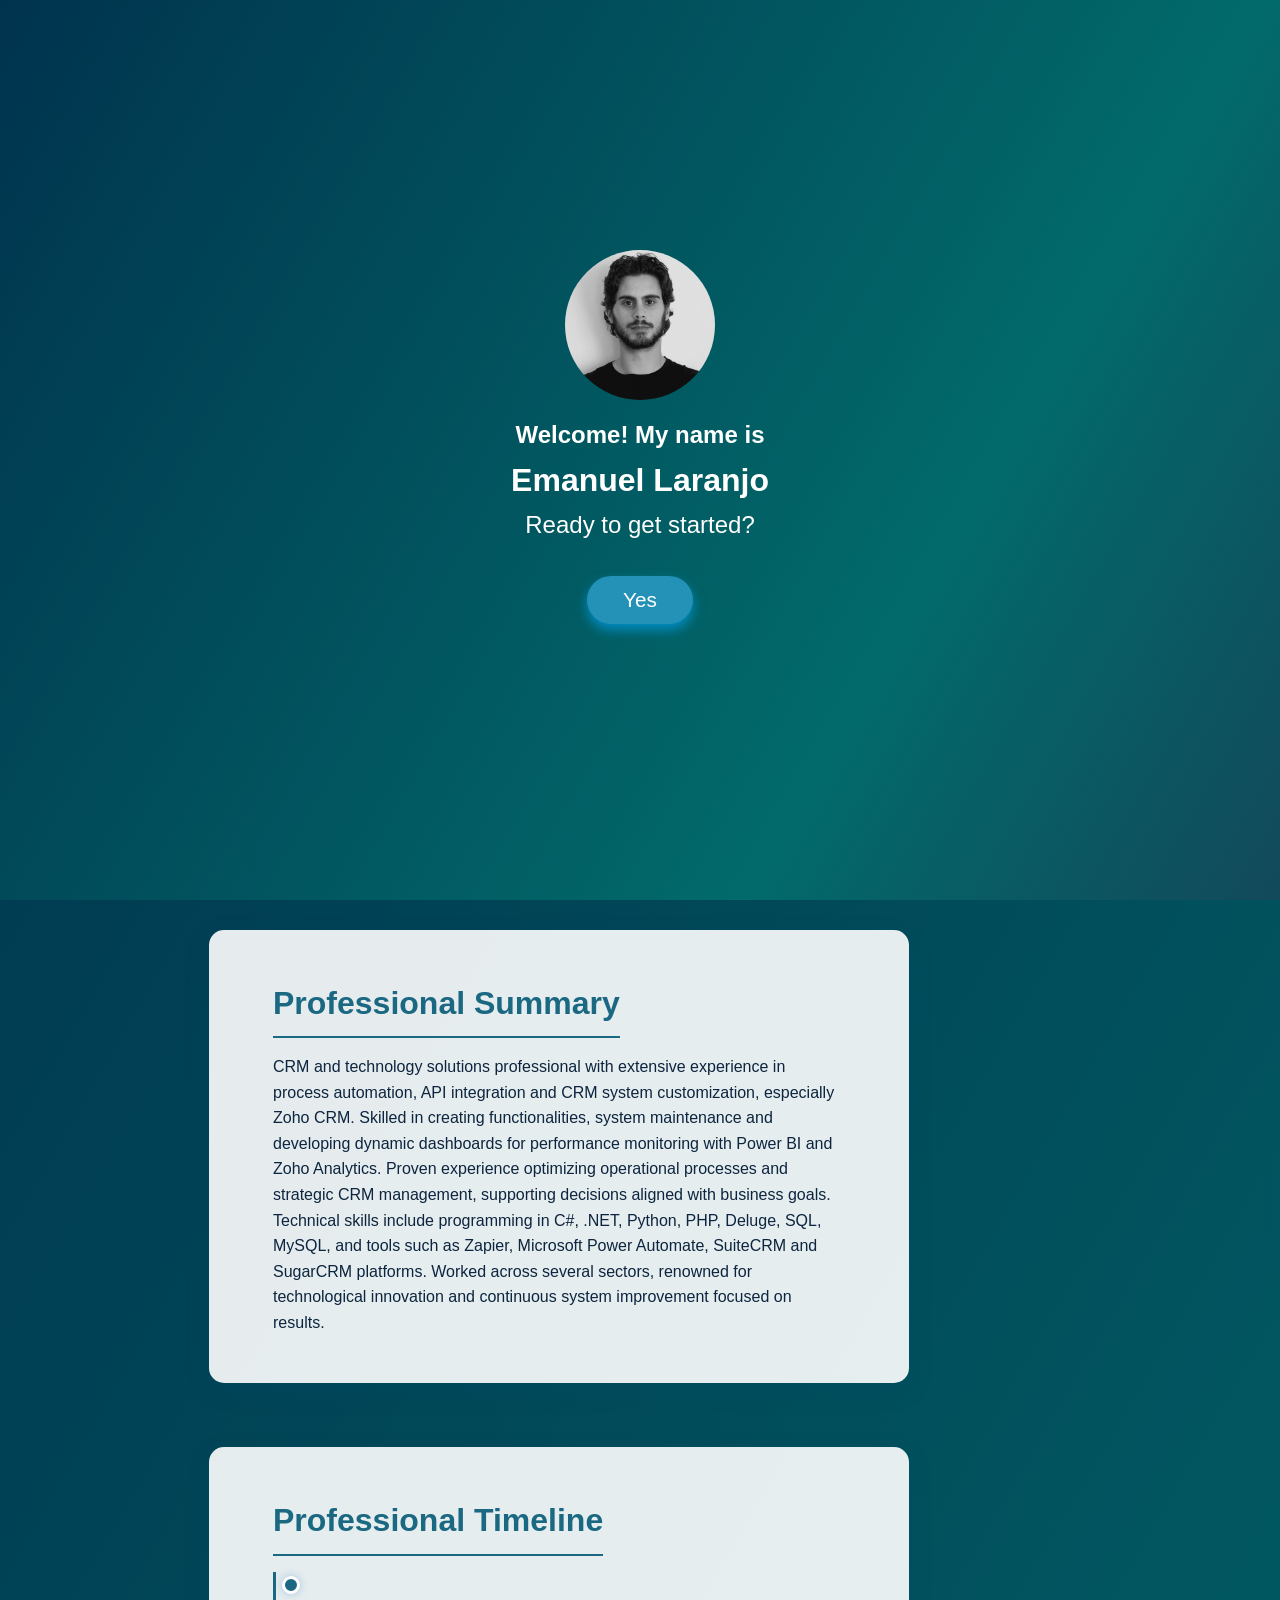
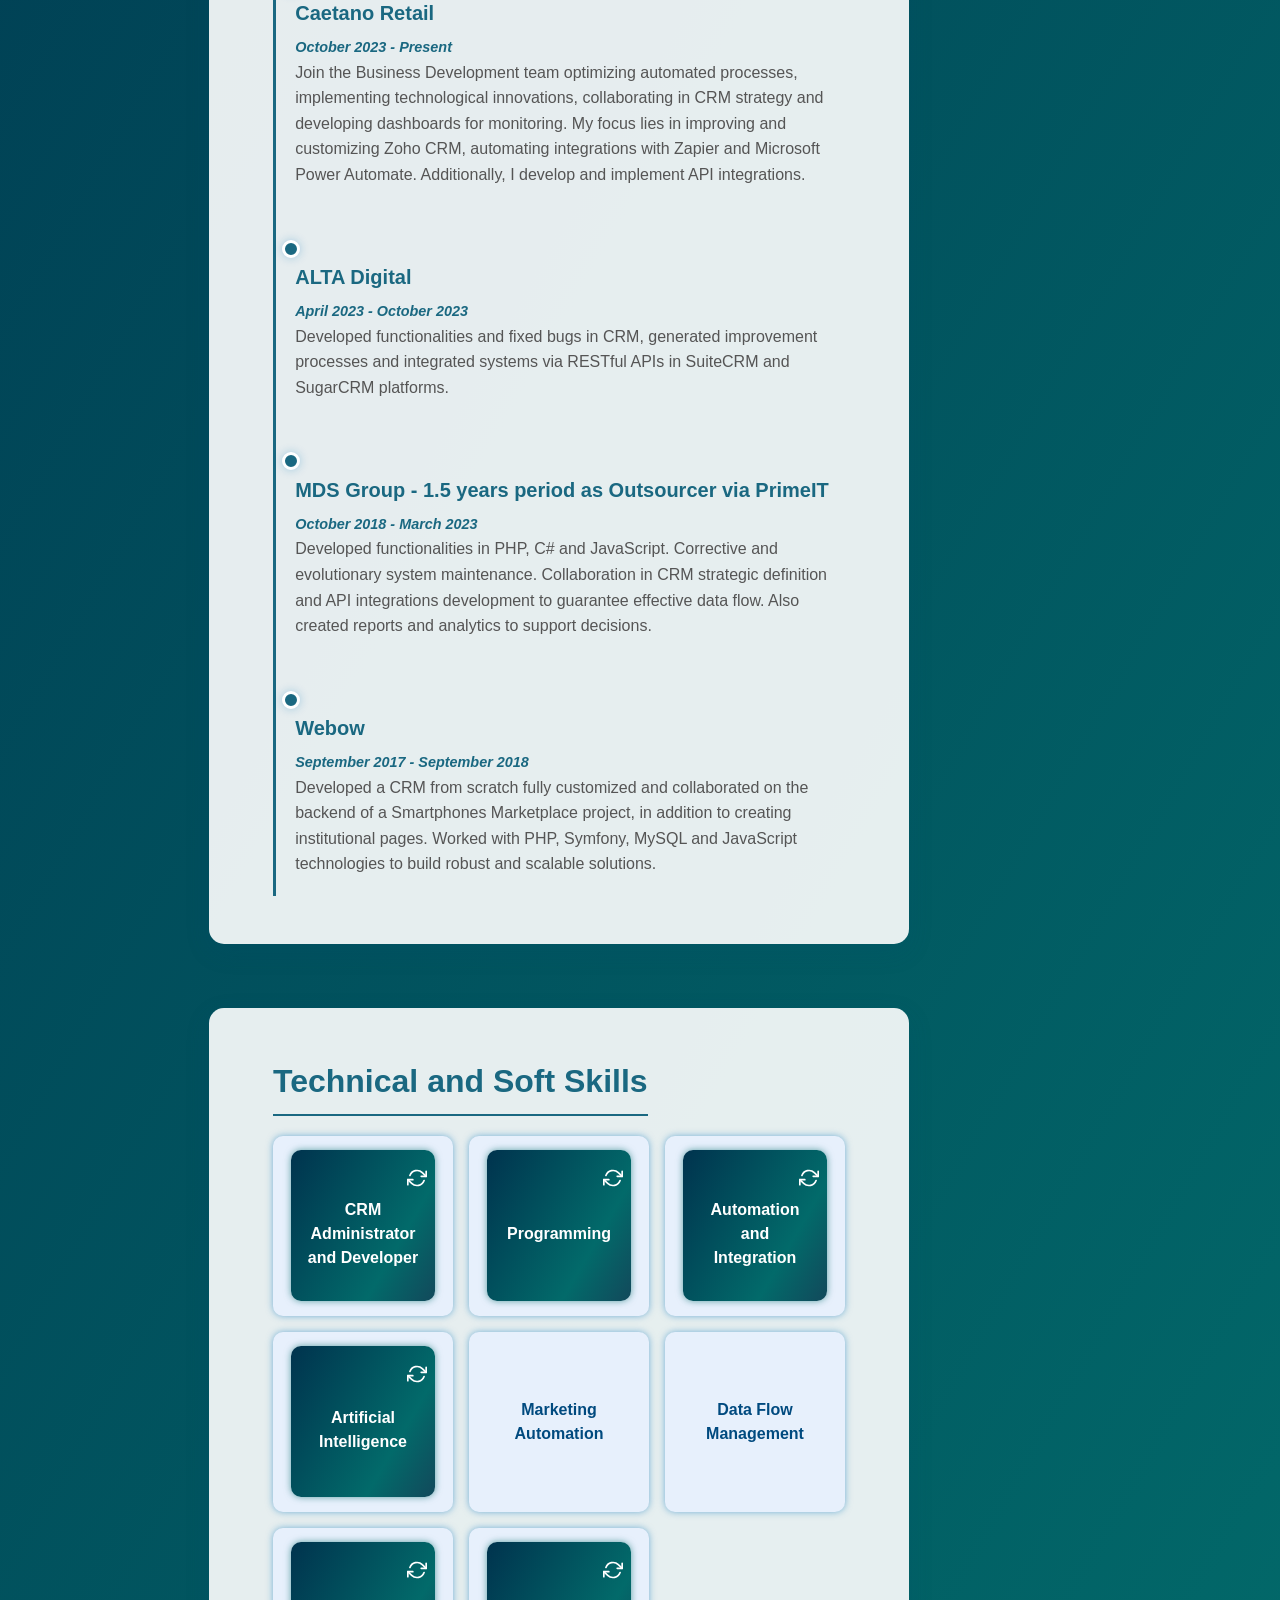
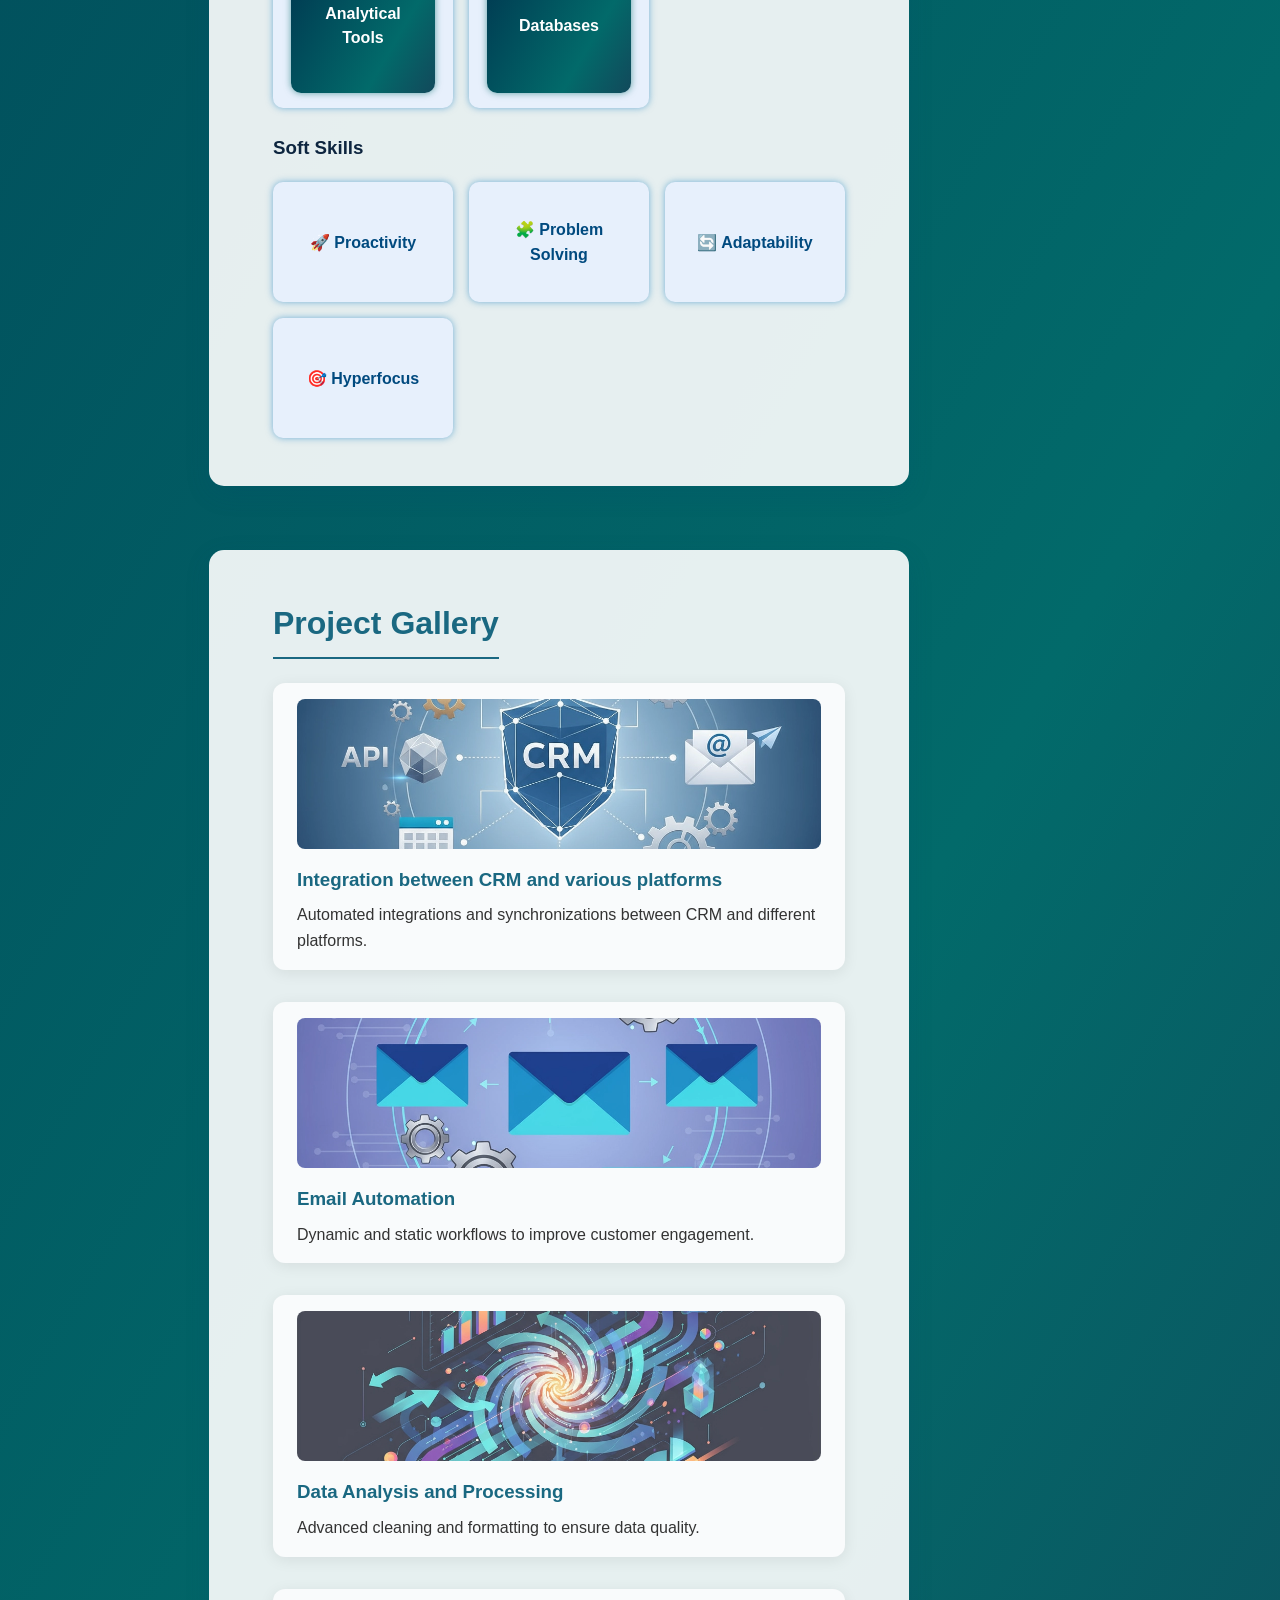
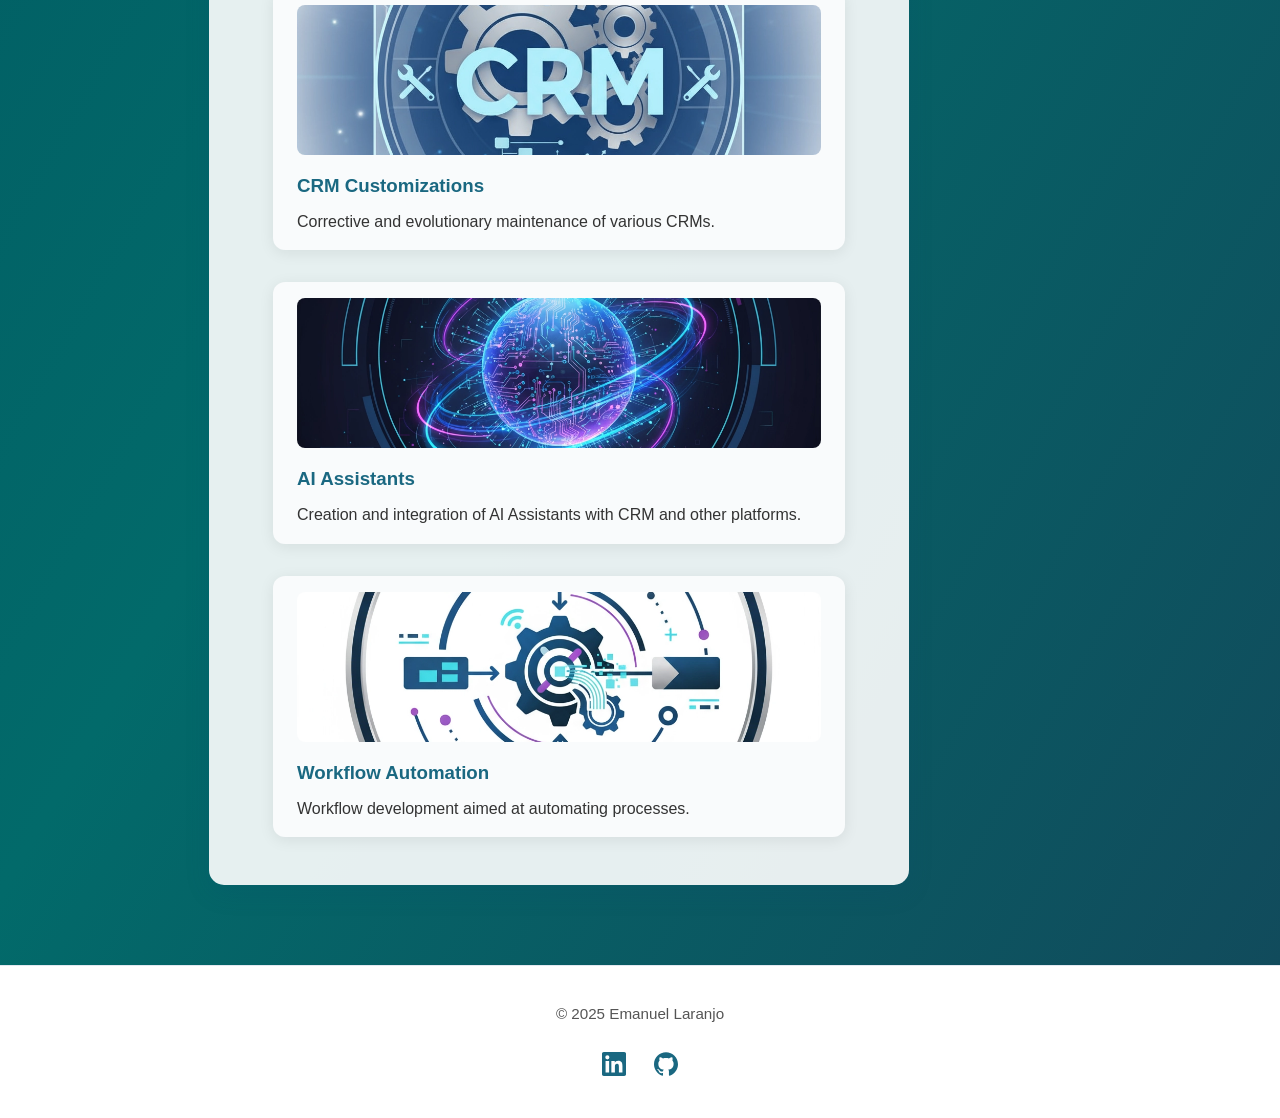
==== platiz/index.html @ ff67eccc "Multi-version CV: v2.1 Tunnel as default, version switcher, security audit, FOUC fixes" ====
<!DOCTYPE html>
<html lang="en">

<head>
  <meta charset="UTF-8" />
  <meta name="viewport" content="width=device-width, initial-scale=1" />
  <meta http-equiv="Content-Security-Policy" content="
  default-src 'self';
  script-src 'self' https://cdn.jsdelivr.net/npm/sweetalert2@11.7.32 https://cdn.jsdelivr.net/npm/progressbar.js@1.1.0 https://cdn.jsdelivr.net/npm/canvas-confetti@1.6.0 https://www.googletagmanager.com https://www.google-analytics.com https://www.gstatic.com https://www.google.com;
  script-src-elem 'self' https://cdn.jsdelivr.net/npm/sweetalert2@11.7.32 https://cdn.jsdelivr.net/npm/progressbar.js@1.1.0 https://cdn.jsdelivr.net/npm/canvas-confetti@1.6.0 https://www.googletagmanager.com https://www.google-analytics.com https://www.gstatic.com https://www.google.com;
  style-src 'self' 'unsafe-inline' https://cdnjs.cloudflare.com;
  img-src 'self' data: https: blob:;
  font-src 'self' https://cdnjs.cloudflare.com;
  connect-src 'self' https://formspree.io https://www.google-analytics.com https://analytics.google.com https://www.googletagmanager.com;
  frame-src https://www.google.com;">
  <title>Emanuel Laranjo - Professional CV</title>
  <meta name="description"
    content="Emanuel Laranjo, Zoho CRM Developer and Administrator, specialized in automation and API integrations to optimize business processes." />
  <meta name="keywords"
    content="Emanuel Laranjo, CRM Developer, Zoho CRM, API Integrations, Automation, Deluge Development" />
  <meta name="author" content="Emanuel Laranjo" />
  
  <!-- Google tag (gtag.js) -->
<script async src="https://www.googletagmanager.com/gtag/js?id=G-0LX61SBVQW"></script>
<script>
  window.dataLayer = window.dataLayer || [];
  function gtag(){dataLayer.push(arguments);}
  gtag('js', new Date());

  gtag('config', 'G-0LX61SBVQW');
</script>
  <link rel="stylesheet" href="css/styles.css" />
  <link rel="stylesheet" href="https://cdnjs.cloudflare.com/ajax/libs/animate.css/4.1.1/animate.min.css" />
  <link rel="stylesheet" href="https://cdnjs.cloudflare.com/ajax/libs/font-awesome/6.4.2/css/all.min.css" />
</head>

<body>
  <div class="page-wrapper">
    <div id="welcomeScreen" style="
      position: fixed; top:0; left:0; width:100vw; height:100vh; 
      background: linear-gradient(120deg, #00334e, #026a6a 70%, #12495b); 
      color: #fff; display:flex; flex-direction: column; align-items: center; justify-content: center; z-index: 2000;">
      <img srcset="images/Profile.webp" alt="Photo of Emanuel Laranjo" style="
        border-radius: 50%; width: 150px; height: 150px; object-fit: cover; margin-bottom: 1rem;" />
      <div class="title-wrapper" style="
        display: flex; 
        flex-direction: column; 
        align-items: center; 
        text-align: center;
        width: 100%;">
        <h2>
          Welcome! My name is
        </h2>
        <h1> Emanuel Laranjo</h1>
      </div>
      <p style="font-size: 1.5rem; margin-bottom: 2rem;">Ready to get started?</p>
      <button type="button" id="startButton" style="
        padding: 12px 36px; font-size: 1.3rem; border-radius: 30px; 
        border:none; background-color: #2491b6; color: white; 
        cursor: pointer; box-shadow: 0 6px 12px rgba(0,170,255,0.6); 
        transition: background-color 0.3s ease;">Yes</button>
      <br>
      <div id="loadingGame"
        style="display: none; margin-top: 20px; gap: 6px; display: none; justify-content: center; align-items: center;">
        <div class="game-bar"></div>
        <div class="game-bar"></div>
        <div class="game-bar"></div>
        <div class="game-bar"></div>
      </div>
    </div>

    <br>
    <br>
    <header aria-label="Header with name and professional summary" class="header-main">
      <img srcset="images/Profile.webp" alt="Professional photo Emanuel Laranjo" class="header-photo" />
      <h1>Emanuel Laranjo</h1>
      <p>CRM and Process Automation Specialist | Caetano Retail</p>

      <div class="scroll-tip" aria-hidden="true" role="presentation">
        <span>Click to discover more</span>
        <div class="arrow-wrapper">
          <div class="arrow-down"></div>
        </div>
      </div>
    </header>

    <nav role="navigation" aria-label="Main menu" class="nav-main">
      <a href="#about" class="nav-link active">Summary</a>
      <a href="#timeline" class="nav-link">Timeline</a>
      <a href="#skills" class="nav-link">Skills</a>
      <a href="#projects" class="nav-link">Projects</a>
      <a href="#contact" class="nav-link" hidden>Contact</a>
      <div class="version-switcher">
        <button aria-label="Switch version">V1</button>
        <div class="version-menu">
          <span class="version-menu-header">Switch version</span>
          <div class="version-menu-divider"></div>
          <a href="../v2-tunnel-vision/index.html">V2.1 Tunnel</a>
          <a href="../modern/index.html">V2 Modern</a>
          <a href="../platiz/index.html" class="active">V1 Original</a>
        </div>
      </div>
    </nav>

    <main>
      <section id="about" tabindex="0" aria-labelledby="title-about" class="section-main">
        <h2 id="title-about">Professional Summary</h2>
        <p>
          CRM and technology solutions professional with extensive experience in process automation,
          API integration and CRM system customization, especially Zoho CRM. Skilled in creating
          functionalities, system maintenance and developing dynamic dashboards for performance monitoring
          with Power BI and Zoho Analytics. Proven experience optimizing operational processes and
          strategic CRM management, supporting decisions aligned with business goals. Technical skills include
          programming in C#, .NET, Python, PHP, Deluge, SQL, MySQL, and tools such as Zapier, Microsoft
          Power Automate, SuiteCRM and SugarCRM platforms. Worked across several sectors, renowned for
          technological innovation and continuous system improvement focused on results.
        </p>
      </section>

      <section id="timeline" tabindex="0" aria-labelledby="title-timeline" class="section-main">
        <h2 id="title-timeline">Professional Timeline</h2>
        <div class="timeline" aria-label="Timeline with professional evolution">
          <article>
            <br>
            <h3>Caetano Retail</h3>
            <span>October 2023 - Present</span>
            <p>Join the Business Development team optimizing automated processes, implementing
              technological innovations, collaborating in CRM strategy and developing dashboards for monitoring. My focus
              lies in improving and customizing Zoho CRM, automating integrations with Zapier and Microsoft Power
              Automate. Additionally, I develop and implement API integrations. </p>
          </article>
          <article>
            <br>
            <h3>ALTA Digital</h3>
            <span>April 2023 - October 2023</span>
            <p>Developed functionalities and fixed bugs in CRM, generated improvement processes and integrated
              systems via RESTful APIs in SuiteCRM and SugarCRM platforms.</p>
          </article>
          <article>
            <br>
            <h3>MDS Group - 1.5 years period as Outsourcer via PrimeIT</h3>
            <span>October 2018 - March 2023</span>
            <p>Developed functionalities in PHP, C# and JavaScript. Corrective and evolutionary system maintenance.
              Collaboration in CRM strategic definition and API integrations development to guarantee effective data flow.
              Also created reports and analytics to support decisions.</p>
          </article>
          <article>
            <br>
            <h3>Webow</h3>
            <span>September 2017 - September 2018</span>
            <p>Developed a CRM from scratch fully customized and collaborated on the backend of a Smartphones Marketplace project,
              in addition to creating institutional pages. Worked with PHP, Symfony, MySQL and JavaScript technologies to
              build robust and scalable solutions.</p>
          </article>
        </div>
      </section>

      <section id="skills" tabindex="0" aria-labelledby="title-skills" class="section-main">
        <h2 id="title-skills">Technical and Soft Skills</h2>
        <ul class="skills-list" role="list" aria-label="List of technical skills">
          <li tabindex="0" data-achievement="skill-1" class="skill-card">
            <div class="card-inner">
              <div class="card-front">
                <span class="flip-icon" aria-hidden="true"><svg width="20" height="20" viewBox="0 0 24 24" fill="none" stroke="currentColor" stroke-width="2" stroke-linecap="round" stroke-linejoin="round" style="vertical-align:middle"><polyline points="23 4 23 10 17 10"/><polyline points="1 20 1 14 7 14"/><path d="M3.51 9a9 9 0 0114.85-3.36L23 10M1 14l4.64 4.36A9 9 0 0020.49 15"/></svg></span>
                CRM Administrator and Developer
              </div>
              <div class="card-back">
                Advanced experience in customization, automation and API integration.
              </div>
            </div>
          </li>
          <li tabindex="0" data-achievement="skill-2" class="skill-card">
            <div class="card-inner">
              <div class="card-front">
                <span class="flip-icon" aria-hidden="true"><svg width="20" height="20" viewBox="0 0 24 24" fill="none" stroke="currentColor" stroke-width="2" stroke-linecap="round" stroke-linejoin="round" style="vertical-align:middle"><polyline points="23 4 23 10 17 10"/><polyline points="1 20 1 14 7 14"/><path d="M3.51 9a9 9 0 0114.85-3.36L23 10M1 14l4.64 4.36A9 9 0 0020.49 15"/></svg></span>
                Programming
              </div>
              <div class="card-back">
                Deluge, Python, PHP, C#, JavaScript,SQL
              </div>
            </div>
          </li>
          <li tabindex="0" data-achievement="skill-3" class="skill-card">
            <div class="card-inner">
              <div class="card-front">
                <span class="flip-icon" aria-hidden="true"><svg width="20" height="20" viewBox="0 0 24 24" fill="none" stroke="currentColor" stroke-width="2" stroke-linecap="round" stroke-linejoin="round" style="vertical-align:middle"><polyline points="23 4 23 10 17 10"/><polyline points="1 20 1 14 7 14"/><path d="M3.51 9a9 9 0 0114.85-3.36L23 10M1 14l4.64 4.36A9 9 0 0020.49 15"/></svg></span>
                Automation and Integration
              </div>
              <div class="card-back">
                Zapier, Microsoft Power Automate, REST and SOAP APIs
              </div>
            </div>
          </li>
          <li tabindex="0" data-achievement="skill-4" class="skill-card">
            <div class="card-inner">
              <div class="card-front">
                <span class="flip-icon" aria-hidden="true"><svg width="20" height="20" viewBox="0 0 24 24" fill="none" stroke="currentColor" stroke-width="2" stroke-linecap="round" stroke-linejoin="round" style="vertical-align:middle"><polyline points="23 4 23 10 17 10"/><polyline points="1 20 1 14 7 14"/><path d="M3.51 9a9 9 0 0114.85-3.36L23 10M1 14l4.64 4.36A9 9 0 0020.49 15"/></svg></span>
                Artificial Intelligence
              </div>
              <div class="card-back">
                AI assistants and integrations with Gen AI services
              </div>
            </div>
          </li>
          <li tabindex="0" data-achievement="skill-5" class="skill-item">Marketing Automation</li>
          <li tabindex="0" data-achievement="skill-6" class="skill-item">Data Flow Management</li>
          <li tabindex="0" data-achievement="skill-7" class="skill-card">
            <div class="card-inner">
              <div class="card-front">
                <span class="flip-icon" aria-hidden="true"><svg width="20" height="20" viewBox="0 0 24 24" fill="none" stroke="currentColor" stroke-width="2" stroke-linecap="round" stroke-linejoin="round" style="vertical-align:middle"><polyline points="23 4 23 10 17 10"/><polyline points="1 20 1 14 7 14"/><path d="M3.51 9a9 9 0 0114.85-3.36L23 10M1 14l4.64 4.36A9 9 0 0020.49 15"/></svg></span>
                Analytical Tools
              </div>
              <div class="card-back">
                Power BI, Zoho Analytics, SQL Server Reporting Services
              </div>
            </div>
          </li>
          <li tabindex="0" data-achievement="skill-8" class="skill-card">
            <div class="card-inner">
              <div class="card-front">
                <span class="flip-icon" aria-hidden="true"><svg width="20" height="20" viewBox="0 0 24 24" fill="none" stroke="currentColor" stroke-width="2" stroke-linecap="round" stroke-linejoin="round" style="vertical-align:middle"><polyline points="23 4 23 10 17 10"/><polyline points="1 20 1 14 7 14"/><path d="M3.51 9a9 9 0 0114.85-3.36L23 10M1 14l4.64 4.36A9 9 0 0020.49 15"/></svg></span>
                Databases
              </div>
              <div class="card-back">
                MariaDB, MySQL, SQL Server
              </div>
            </div>
          </li>
        </ul>
        <br />
        <h3>Soft Skills</h3>
        <ul class="softskills-list" role="list" aria-label="List of soft skills">
          <li tabindex="0" data-achievement="softskill-1" class="skill-item">🚀 Proactivity</li>
          <li tabindex="0" data-achievement="softskill-2" class="skill-item">🧩 Problem Solving</li>
          <li tabindex="0" data-achievement="softskill-3" class="skill-item">🔄 Adaptability</li>
          <li tabindex="0" data-achievement="softskill-4" class="skill-item">🎯 Hyperfocus</li>
        </ul>
      </section>

      <section id="projects" tabindex="0" aria-labelledby="title-projects" class="section-main">
        <h2 id="title-projects">Project Gallery</h2>
        <div class="projects-gallery" role="list" aria-label="Project gallery">
          <article data-achievement="project-1" tabindex="0" class="project-card">
            <img src="images/CRM Integration.webp" alt="Integration between CRM and various platforms" />
            <h3>Integration between CRM and various platforms</h3>
            <p>Automated integrations and synchronizations between CRM and different platforms.</p>
          </article>
          <article data-achievement="project-2" tabindex="0" class="project-card">
            <img src="images/Marketing Automation.webp" alt="Email Automation" />
            <h3>Email Automation</h3>
            <p>Dynamic and static workflows to improve customer engagement.</p>
          </article>
          <article data-achievement="project-3" tabindex="0" class="project-card">
            <img src="images/Data Analysis and Processing.webp" alt="Advanced CRM Data Analysis and Processing" />
            <h3>Data Analysis and Processing</h3>
            <p>Advanced cleaning and formatting to ensure data quality.</p>
          </article>
          <article data-achievement="project-4" tabindex="0" class="project-card">
            <img src="images/CRM Customization.webp" alt="CRM Customizations" />
            <h3>CRM Customizations</h3>
            <p>Corrective and evolutionary maintenance of various CRMs.</p>
          </article>
          <article data-achievement="project-5" tabindex="0" class="project-card">
            <img src="images/AI Assistant.webp" alt="AI Assistants" />
            <h3>AI Assistants</h3>
            <p>Creation and integration of AI Assistants with CRM and other platforms.</p>
          </article>
          <article data-achievement="project-6" tabindex="0" class="project-card">
            <img src="images/Workflow Automation.webp" alt="Workflow Automation" />
            <h3>Workflow Automation</h3>
            <p>Workflow development aimed at automating processes.</p>
          </article>
        </div>
      </section>

      <section id="contact" tabindex="0" aria-labelledby="title-contact" class="section-main" style="display:none;">
        <h2 id="title-contact">Contact Me</h2>
        <form id="contactForm" action="https://formspree.io/f/xnjwpjvl" method="POST" aria-label="Contact form">
          <input type="text" name="_gotcha" style="display:none" tabindex="-1" autocomplete="off" />
          <input type="hidden" name="_timestamp" id="formTimestamp" />
          <input type="hidden" name="_csrf" id="formCsrf" />
          <label for="name">Name</label>
          <input type="text" id="name" name="name" placeholder="Your name" autocomplete="name" required />
          <label for="email">Email</label>
          <input type="email" id="email" name="email" placeholder="email@example.com" autocomplete="email" required />
          <label for="message">Message</label>
          <textarea id="message" name="message" rows="5" placeholder="Write your message here" required></textarea>
          <div class="g-recaptcha" data-sitekey="6Le1n9ErAAAAAN_cU3czJkA4YNJU71ZmDVGGthkb"></div>
          <button type="submit" class="submit-btn">Send</button>
        </form>
        <div class="qr-container" aria-label="LinkedIn QR Code">
          <a href="https://www.linkedin.com/in/emanuel-laranjo" target="_blank" rel="noopener noreferrer">
            <img src="https://api.qrserver.com/v1/create-qr-code/?size=120x120&data=https://www.linkedin.com/in/emanuel-laranjo"
              alt="Emanuel Laranjo LinkedIn QR Code" />
            <div class="qr-label">LinkedIn</div>
          </a>
        </div>
      </section>
    </main>

    <aside id="achievements" aria-label="List of unlocked achievements" class="achievements-sidebar">
      <h3>Achievements</h3>
      <div id="achievementProgressBarWrapper" style="position: relative; width: 100%; height: 20px; margin-bottom: 16px;">
        <div id="achievementProgressBarContainer" style="height: 100%;"></div>
        <div id="achievementProgressText" style="position: absolute; top: 50%; left: 50%; transform: translate(-50%, -50%);
              font-weight: 700; color: #1a6881; user-select: none; pointer-events: none; font-size: 1rem;
              white-space: nowrap; width: 100%; text-align: center;">
        </div>
      </div>

      <ul>
        <li id="skill-1">🔧 CRM Administrator and Developer</li>
        <li id="skill-2">👨‍💻 Programming</li>
        <li id="skill-3">🔌 Automation and Integration</li>
        <li id="skill-4">🤖 Artificial Intelligence</li>
        <li id="skill-5">📧 Marketing Automation</li>
        <li id="skill-6">🧹 Data Flow Management</li>
        <li id="skill-7">📊 Analytical Tools</li>
        <li id="skill-8">🗃️ Databases</li>
        <li id="softskill-1">🚀 Proactivity</li>
        <li id="softskill-2">🧩 Problem Solving</li>
        <li id="softskill-3">🔄 Adaptability</li>
        <li id="softskill-4">🎯 Hyperfocus</li>
        <li id="project-1">⚙️ Integration between CRM and various platforms</li>
        <li id="project-2">✉️ Email Automation</li>
        <li id="project-3">🔍 Data Analysis & Processing</li>
        <li id="project-4">🛠 CRM Customizations</li>
        <li id="project-5">🧠 Creation and integration of AI Assistants</li>
        <li id="project-6">⏩ Automation and Workflow Processes</li>
      </ul>
      <div id="congratsMessage" role="alert" aria-live="assertive" class="congrats-message" hidden>
        Congratulations! Now that you know my profile, you can get in touch with me.
      </div>
      <a href="#contact" id="btnContact" role="button" tabindex="0" class="btn-contact">Contact Me</a>
    </aside>

    <footer aria-label="Footer with personal information and social links" class="footer-main">
      <p>© 2025 Emanuel Laranjo</p>
      <div class="social-links" role="list" aria-label="Links to professional social networks">
        <a href="https://www.linkedin.com/in/emanuel-laranjo" target="_blank" aria-label="Emanuel Laranjo LinkedIn"
          rel="noopener noreferrer"><svg width="24" height="24" viewBox="0 0 24 24" fill="currentColor" style="vertical-align:middle"><path d="M20.447 20.452h-3.554v-5.569c0-1.328-.027-3.037-1.852-3.037-1.853 0-2.136 1.445-2.136 2.939v5.667H9.351V9h3.414v1.561h.046c.477-.9 1.637-1.85 3.37-1.85 3.601 0 4.267 2.37 4.267 5.455v6.286zM5.337 7.433a2.062 2.062 0 01-2.063-2.065 2.064 2.064 0 112.063 2.065zm1.782 13.019H3.555V9h3.564v11.452zM22.225 0H1.771C.792 0 0 .774 0 1.729v20.542C0 23.227.792 24 1.771 24h20.451C23.2 24 24 23.227 24 22.271V1.729C24 .774 23.2 0 22.222 0h.003z"/></svg></a>
        <a href="https://github.com/ealaranjo" target="_blank" aria-label="Emanuel Laranjo GitHub"
          rel="noopener noreferrer"><svg width="24" height="24" viewBox="0 0 24 24" fill="currentColor" style="vertical-align:middle"><path d="M12 .297c-6.63 0-12 5.373-12 12 0 5.303 3.438 9.8 8.205 11.385.6.113.82-.258.82-.577 0-.285-.01-1.04-.015-2.04-3.338.724-4.042-1.61-4.042-1.61C4.422 18.07 3.633 17.7 3.633 17.7c-1.087-.744.084-.729.084-.729 1.205.084 1.838 1.236 1.838 1.236 1.07 1.835 2.809 1.305 3.495.998.108-.776.417-1.305.76-1.605-2.665-.3-5.466-1.332-5.466-5.93 0-1.31.465-2.38 1.235-3.22-.135-.303-.54-1.523.105-3.176 0 0 1.005-.322 3.3 1.23.96-.267 1.98-.399 3-.405 1.02.006 2.04.138 3 .405 2.28-1.552 3.285-1.23 3.285-1.23.645 1.653.24 2.873.12 3.176.765.84 1.23 1.91 1.23 3.22 0 4.61-2.805 5.625-5.475 5.92.42.36.81 1.096.81 2.22 0 1.606-.015 2.896-.015 3.286 0 .315.21.69.825.57C20.565 22.092 24 17.592 24 12.297c0-6.627-5.373-12-12-12"/></svg></a>
      </div>
    </footer>
  </div>
  <script src="https://www.google.com/recaptcha/api.js" async defer></script>
  <script src="https://cdn.jsdelivr.net/npm/sweetalert2@11.7.32"></script>
  <script src="https://cdn.jsdelivr.net/npm/progressbar.js@1.1.0"></script>
  <script src="https://cdn.jsdelivr.net/npm/canvas-confetti@1.6.0/dist/confetti.browser.min.js"></script>
  <script src="js/scripts.js"></script>
</body>
</html>
---- platiz/css/styles.css ----
*,::after,::before {
  box-sizing:border-box;
  margin:0;
  padding:0;
  font-family:'Segoe UI',Tahoma,Geneva,Verdana,sans-serif}
html {
  height:100%;
  min-height:100vh;
  scroll-behavior:smooth;
  font-size:16px;
  background-color:#f4f5f7;
  color:#333;
  line-height:1.6;
  -webkit-font-smoothing:antialiased;
  -moz-osx-font-smoothing:grayscale}
body {
  min-height:100vh;
  margin:0;
  font-family:'Segoe UI',Tahoma,Geneva,Verdana,sans-serif;
  color:#222;
  background:linear-gradient(120deg,#00334e,#026a6a 70%,#12495b);
  position:relative;
  overflow-x:hidden;
  -webkit-font-smoothing:antialiased;
  -moz-osx-font-smoothing:grayscale}
body::before {
  content:"";
  position:fixed;
  top:0;
  left:0;
  width:100vw;
  height:100vh;
  pointer-events:none;
  background-image:radial-gradient(circle at 10% 20%,rgba(0,255,255,.03) 10px,transparent 12px),radial-gradient(circle at 30% 40%,rgba(0,128,255,.02) 8px,transparent 10px),radial-gradient(circle at 60% 80%,rgba(0,200,180,.025) 12px,transparent 15px),radial-gradient(circle at 70% 70%,rgba(0,128,255,.01) 6px,transparent 8px);
  background-size:200px 200px;
  z-index:-1;
  filter:blur(1.5px)}
body::after {
  content:"";
  position:fixed;
  top:50%;
  left:50%;
  width:600px;
  height:600px;
  pointer-events:none;
  background:radial-gradient(circle at center,rgba(0,220,255,.15) 0,transparent 60%);
  transform:translate(-50%,-50%);
  z-index:-1;
  filter:blur(40px)}
@keyframes pulseBG {
  0% {
    background-position:0 0,15% 20%,40% 60%,55% 55%}
  100% {
    background-position:5% 5%,20% 25%,45% 65%,60% 60%}
}
@keyframes pulseLight {
  0%,100% {
    opacity:.25}
  50% {
    opacity:.35}
}
.header-main {
  height:85vh;
  position:relative;
  display:flex;
  flex-direction:column;
  justify-content:center;
  align-items:center;
  text-align:center;
  background-color:#fff;
  text-align:center;
  padding:3rem 1rem 4rem;
  box-shadow:0 2px 6px rgba(0,0,0,.1);
  background-color:#fff;
  background-image:repeating-linear-gradient(45deg,rgba(0,113,188,.05) 0,rgba(0,113,188,.05) 1px,transparent 1px,transparent 10px),repeating-linear-gradient(-45deg,rgba(0,113,188,.05) 0,rgba(0,113,188,.05) 1px,transparent 1px,transparent 10px);
  background-size:20px 20px;
  background-position:0 0,10px 10px;
  animation:subtleBackgroundMove 40s linear infinite}
@keyframes subtleBackgroundMove {
  0% {
    background-position:0 0,10px 10px}
  100% {
    background-position:20px 20px,30px 30px}
}
.header-main::before {
  content:'';
  position:absolute;
  inset:0;
  pointer-events:none;
  border-radius:inherit;
  box-shadow:0 0 25px rgba(26,104,129,.08);
  animation:shadowPulse 15s ease infinite;
  z-index:-1}
@keyframes shadowPulse {
  0%,100% {
    box-shadow:0 0 20px rgba(26,104,129,.05)}
  50% {
    box-shadow:0 0 40px rgba(26,104,129,.12)}
}
.header-main img.header-photo {
  width:140px;
  height:140px;
  border-radius:50%;
  object-fit:cover;
  border:3px solid #444;
  margin-bottom:1rem}
.header-main h1 {
  font-size:2.8rem;
  font-weight:700;
  color:#1a6881;
  letter-spacing:2px;
  margin-bottom:.5rem}
.header-main p {
  font-size:1.2rem;
  color:#555;
  font-style:italic;
  font-weight:500}
.nav-main {
  position:sticky;
  top:80px;
  background-color:#fff;
  box-shadow:0 2px 4px rgba(0,0,0,.07);
  display:flex;
  justify-content:center;
  gap:2.5rem;
  padding:1.1rem 1rem;
  font-weight:600;
  font-size:1rem;
  z-index:100;
  transition:margin-top .3s ease}
.nav-main a {
  text-decoration:none;
  color:#555;
  position:relative;
  padding-bottom:.3rem;
  transition:color .3s}
.nav-main a::after {
  content:"";
  position:absolute;
  width:0;
  height:3px;
  bottom:0;
  left:50%;
  background:#1a6881;
  transition:width .3s ease,left .3s ease;
  border-radius:2px}
.nav-main a.active,.nav-main a:hover {
  color:#1a6881}
.nav-main a.active::after,.nav-main a:hover::after {
  width:100%;
  left:0}
main {
  flex:1;
  max-width:900px;
  margin:3rem 355px 5rem auto;
  padding:0 1rem;
  display:flex;
  flex-direction:column;
  gap:4rem}
.section-main {
  background:rgba(255,255,255,.9);
  border-radius:15px;
  padding:3rem 4rem;
  box-shadow:0 8px 25px rgba(0,75,115,.15);
  transition:box-shadow .3s ease;
  color:#0d253f}
.section-main:focus-within,.section-main:hover {
  box-shadow:0 10px 30px rgba(0,95,145,.25);
  background:rgba(255,255,255,.95)}
.section-main h2 {
  font-size:2rem;
  font-weight:700;
  color:#1a6881;
  margin-bottom:1rem;
  border-bottom:2px solid #1a6881;
  padding-bottom:7px;
  max-width:max-content}
.timeline {
  border-left:3px solid #1a6881;
  padding-left:1.2rem;
  display:flex;
  flex-direction:column;
  gap:1.8rem}
.timeline article {
  position:relative;
  padding-bottom:1.2rem}
.timeline article::before {
  content:"";
  position:absolute;
  left:-13px;
  top:4px;
  width:18px;
  height:18px;
  background-color:#1a6881;
  border:3px solid #fff;
  border-radius:50%;
  box-shadow:0 0 10px rgba(0,113,188,.3)}
.timeline h3 {
  font-weight:700;
  font-size:1.25rem;
  color:#1a6881;
  margin-bottom:.3rem}
.timeline span {
  font-style:italic;
  font-weight:600;
  color:#1a6881;
  font-size:.9rem}
.timeline p {
  color:#555;
  font-weight:400}
.skills-list {
  list-style:none;
  display:grid;
  grid-template-columns:repeat(auto-fit,minmax(160px,1fr));
  gap:1rem;
  padding:0;
  margin-top:1.2rem}
.skills-list li {
  background-color:#e7f0fc;
  color:#004a7f;
  padding:.9rem 1.1rem;
  min-height:180px;
  line-height:1.5;
  font-weight:700;
  border-radius:10px;
  box-shadow:0 0 7px rgba(0,113,188,.5);
  cursor:default;
  user-select:none;
  text-align:center;
  transition:background-color .3s ease;
  display:flex;
  justify-content:center;
  align-items:center;
  flex-direction:column}
.skills-list li.unlocked,.skills-list li:hover {
  background-color:#1a6881;
  color:#fff;
  box-shadow:0 0 15px rgba(0,90,159,.7)}
.softskills-list {
  list-style:none;
  display:grid;
  grid-template-columns:repeat(auto-fit,minmax(160px,1fr));
  gap:1rem;
  padding:0;
  margin-top:1.2rem}
.softskills-list li {
  background-color:#e7f0fc;
  color:#004a7f;
  min-height:120px;
  padding:.9rem 1.1rem;
  font-weight:700;
  border-radius:10px;
  box-shadow:0 0 7px rgba(0,113,188,.5);
  cursor:default;
  user-select:none;
  text-align:center;
  transition:background-color .3s ease;
  display:flex;
  justify-content:center;
  align-items:center;
  flex-direction:column}
.softskills-list li.unlocked,.softskills-list li:hover {
  background-color:#1a6881;
  color:#fff;
  box-shadow:0 0 15px rgba(0,90,159,.7)}
.projects-gallery {
  display:grid;
  grid-template-columns:repeat(auto-fit,minmax(280px,1fr));
  gap:2rem;
  margin-top:1.5rem}
.project-card {
  background-color:#f9fbfc;
  border-radius:12px;
  padding:1rem 1.5rem;
  box-shadow:0 3px 15px rgba(0,0,0,.08);
  color:#333;
  cursor:pointer;
  transition:box-shadow .2s ease,transform .3s ease;
  display:flex;
  flex-direction:column;
  justify-content:space-between}
.project-card.unlocked,.project-card:hover {
  box-shadow:0 8px 38px rgba(0,113,188,.3);
  transform:translateY(-6px)}
.project-card img {
  border-radius:8px;
  margin-bottom:1rem;
  max-height:150px;
  object-fit:cover;
  user-select:none}
.project-card h3 {
  font-weight:600;
  margin-bottom:.5rem;
  color:#1a6881}
form {
  max-width:470px;
  margin:0 auto;
  display:flex;
  flex-direction:column;
  gap:1.3rem}
label {
  font-weight:700;
  color:#222}
input,textarea {
  font-size:1rem;
  padding:12px 14px;
  border:1.5px solid #bbb;
  border-radius:8px;
  resize:vertical;
  transition:border-color .3s ease}
input:focus,textarea:focus {
  outline:0;
  border-color:#0071bc;
  box-shadow:0 0 12px #0071bcaa}
button.submit-btn {
  background-color:#1a6881;
  color:#fff;
  padding:14px;
  font-weight:700;
  font-size:1.15rem;
  border:none;
  border-radius:12px;
  cursor:pointer;
  transition:background-color .3s ease;
  user-select:none}
button.submit-btn:focus,button.submit-btn:hover {
  background-color:#005a9f;
  outline:0}
.qr-container {
  margin-top:2rem;
  text-align:center}
.qr-container img {
  width:120px;
  border-radius:12px;
  user-select:none}
.qr-label {
  margin-top:.7rem;
  font-weight:700;
  color:#1a6881;
  font-size:1rem}
.achievements-sidebar {
  position:fixed;
  top:120px;
  right:15px;
  width:320px;
  max-height:87vh;
  overflow-y:auto;
  background-color:#fff;
  padding:1.5rem 1.8rem;
  box-shadow:0 2px 15px rgba(0,0,0,.16);
  border-radius:12px;
  font-family:'Segoe UI',Tahoma,Geneva,Verdana,sans-serif;
  font-size:1rem;
  color:#222;
  z-index:1200}

#achievementProgressBarWrapper svg {
  display:block;
  width:100%;
  border-radius:10px;
  overflow:hidden}
#achievementProgressBarWrapper {
  width:100%;
  overflow:hidden}

@media (min-width:1400px) {
  .achievements-sidebar {
    width:420px}
}
.achievements-sidebar h3 {
  font-weight:700;
  margin-bottom:1rem;
  color:#1a6881;
  border-bottom:2px solid #1a6881;
  padding-bottom:6px;
  background:#fff;
  position:relative;
  z-index:100}
.achievements-sidebar ul {
  list-style:none;
  padding-left:0;
  margin-bottom:1rem}
.achievements-sidebar li {
  padding:10px 14px;
  border-radius:9px;
  margin-bottom:10px;
  background-color:#e7f0fc;
  color:#1a6881;
  box-shadow:inset 0 0 8px #0071bc50;
  font-weight:600;
  cursor:default;
  user-select:none}
.achievements-sidebar li.unlocked {
  padding:10px 14px;
  border-radius:20px;
  margin-bottom:10px;
  background-color:#1a6881;
  color:#fff;
  box-shadow:inset 0 0 15px 3px #0071bcdd, 0 0 12px rgba(26,104,129,.35);
  transition:all .3s ease}
@media (max-width:1300px) {
  .section-main {
    max-width:700px}
  .achievements-sidebar ul {
    list-style:none;
    padding-left:0;
    margin-bottom:1rem}
  .achievements-sidebar {
    max-height:100vh}
}
.congrats-message {
  margin-top:10px;
  padding:12px 16px;
  background-color:#d4edda;
  border-radius:12px;
  color:#155724;
  font-weight:700;
  font-size:1.1rem;
  border:2px solid #c3e6cb;
  text-align:center;
  box-shadow:0 0 8px #c3e6cbaa}
.btn-contact {
  display:block;
  width:100%;
  text-align:center;
  background:linear-gradient(135deg,#2491b6 0%,#1a6881 50%,#00334e 100%);
  color:#fff;
  font-weight:700;
  font-size:1.15rem;
  padding:16px 0;
  border-radius:50px;
  cursor:pointer;
  user-select:none;
  text-decoration:none;
  box-shadow:0 8px 24px rgba(26,104,129,.5),inset 0 1px 0 rgba(255,255,255,.2);
  transition:transform .2s ease,box-shadow .2s ease;
  letter-spacing:.5px;
  text-transform:uppercase}
.btn-contact::before {
  content:"\2709  ";
  font-size:1.3rem;
  vertical-align:middle;
  margin-right:4px}
.btn-contact:focus,.btn-contact:hover {
  background:linear-gradient(135deg,#2bb3e0 0%,#2491b6 50%,#1a6881 100%);
  transform:translateY(-2px);
  box-shadow:0 12px 28px rgba(36,145,182,.6),inset 0 1px 0 rgba(255,255,255,.3);
  outline:0}
.footer-main {
  background-color:#fff;
  border-top:1px solid #e2e8f0;
  padding:2.2rem 1rem;
  text-align:center;
  color:#555;
  font-size:.95rem;
  margin-top:auto}
.social-links {
  display:flex;
  justify-content:center;
  gap:1.7rem;
  margin-top:1rem}
.social-links a {
  color:#1a6881;
  font-size:1.6rem;
  transition:color .3s ease}
.social-links a:focus,.social-links a:hover {
  color:#005a9f}
@media (max-width:1024px) {
  main {
    max-width:85vw}
  .achievements-sidebar {
    position:static;
    width:100%;
    max-height:none;
    margin:2rem 0 3rem;
    box-shadow:none;
    border-radius:14px}
}
@media (max-width:600px) {
  .nav-main {
    flex-wrap:wrap;
    gap:.8rem}
  header h1 {
    font-size:2rem}
  .skills-list {
    grid-template-columns:repeat(auto-fit,minmax(130px,1fr))}
  .softskills-list {
    grid-template-columns:repeat(auto-fit,minmax(130px,1fr))}
  .projects-gallery {
    grid-template-columns:1fr}
  .qr-container img {
    width:100px}
  .nav-main a[href="#contact"] {
    display:none}
  .nav-main.show-contact a[href="#contact"] {
    display:inline-block}
  #achievementProgressBarContainer {
    position:relative;
    width:100%;
    height:18px;
    background-color:#e6e8eb;
    border-radius:18px;
    overflow:hidden;
    box-shadow:inset 0 2px 6px rgba(0,0,0,.1);
    margin-bottom:18px}
  #achievementProgressText {
    background-color:rgba(255,255,255,.5);
    border-radius:10px;
    padding:2px 8px;
    color:#004a7f;
    font-weight:700;
    user-select:none;
    text-shadow:0 0 2px #ffffffbb}
  .achievement-icon {
    vertical-align:middle;
    user-select:none;
    pointer-events:none;
    transition:transform .3s ease}
  .project-card.unlocked .achievement-icon,.skills-list li.unlocked .achievement-icon {
    transform:scale(1.3);
    color:gold}
}
@media (min-width:1025px) and (max-width:1300px) {
  .section-main {
    max-width:700px}
    .achievements-sidebar ul {
      list-style:none;
      padding-left:0;
      margin-bottom:1rem}
    .achievements-sidebar {
      position:fixed;
    top:80px;
    right:15px;
    width:320px;
    max-height:80vh;
    overflow-y:auto;
    background-color:#fff;
    padding:1.5rem 1.8rem;
    box-shadow:0 2px 15px rgba(0,0,0,.16);
    border-radius:12px;
    font-family:'Segoe UI',Tahoma,Geneva,Verdana,sans-serif;
    font-size:1rem;
    color:#222;
    z-index:1200}
}
.game-bar {
  width:12px;
  height:32px;
  background:#0ff;
  animation:pulseGame 1.2s infinite ease-in-out;
  border-radius:4px;
  box-shadow:0 0 6px #0ff;
  margin:0 3px}
#loadingGame {
  display:none}
#loadingGame.active {
  display:flex!important}
.game-bar:first-child {
  animation-delay:0s}
.game-bar:nth-child(2) {
  animation-delay:.3s}
.game-bar:nth-child(3) {
  animation-delay:.6s}
.game-bar:nth-child(4) {
  animation-delay:.9s}
@keyframes pulseGame {
  0%,100% {
    height:32px;
    background-color:#0ff;
    box-shadow:0 0 6px #0ff}
  50% {
    height:18px;
    background-color:#06a;
    box-shadow:0 0 15px #06a}
}
.welcome-minimized {
  display:flex!important;
  justify-content:center!important;
  align-items:center!important;
  padding:0 2rem!important;
  height:80px!important;
  width:100vw!important;
  border-radius:0 0 15px 15px!important;
  position:fixed!important;
  top:0!important;
  left:0!important;
  z-index:1100!important;
  color:#fff;
  overflow:hidden;
  -webkit-font-smoothing:antialiased;
  -moz-osx-font-smoothing:grayscale;
  position:relative;
  background:linear-gradient(120deg,#00334e,#026a6a 70%,#12495b)}
.welcome-minimized::before {
  content:"";
  position:absolute;
  top:0;
  left:0;
  width:100%;
  height:100%;
  border-radius:0 0 15px 15px;
  background:linear-gradient(120deg,#00334e,#026a6a 70%,#12495b);
  background-image:radial-gradient(circle at 10% 20%,rgba(0,255,255,.03) 10px,transparent 12px),radial-gradient(circle at 30% 40%,rgba(0,128,255,.02) 8px,transparent 10px),radial-gradient(circle at 60% 80%,rgba(0,200,180,.025) 12px,transparent 15px),radial-gradient(circle at 70% 70%,rgba(0,128,255,.01) 6px,transparent 8px);
  background-size:200px 200px;
  filter:blur(1.5px);
  animation:pulseBG 6s infinite alternate ease-in-out;
  z-index:-2}
.welcome-minimized .title-wrapper {
  width:100%;
  display:flex;
  justify-content:flex-end;
  position:relative;
  z-index:1}
.welcome-minimized h1 {
  margin:0;
  font-size:1.5rem;
  text-align:right;
  display:inline-block;
  color:#fff;
  user-select:text}
.welcome-minimized::after {
  content:"";
  position:absolute;
  top:0;
  left:50%;
  width:350px;
  height:350px;
  pointer-events:none;
  background:radial-gradient(circle at center,rgba(0,220,255,.15) 0,transparent 60%);
  transform:translate(-50%,-50%);
  animation:pulseLight 6s infinite ease-in-out;
  z-index:-1;
  border-radius:50%}
.welcome-minimized h1 {
  margin-left:auto!important;
  text-align:right!important;
  width:fit-content!important;
  display:inline-block!important}
.welcome-minimized p {
  display:none!important}
.welcome-minimized .title-wrapper {
  width:100%;
  display:flex;
  justify-content:flex-end}
.welcome-minimized .title-wrapper h1 {
  margin:0;
  font-size:1.5rem;
  text-align:right;
  display:inline-block}
.welcome-minimized .title-wrapper h2 {
  display:none!important}
.skill-card {
  perspective:1000px;
  cursor:pointer}
.card-inner {
  position:relative;
  width:100%;
  height:100%;
  transition:transform .6s;
  transform-style:preserve-3d}
.skill-card:hover .card-inner {
  transform:rotateY(180deg)}
.card-back,.card-front {
  position:absolute;
  top:0;
  left:0;
  width:100%;
  height:100%;
  backface-visibility:hidden;
  border-radius:10px;
  padding:1rem;
  box-sizing:border-box;
  display:flex;
  align-items:center;
  justify-content:center;
  font-weight:700;
  color:#fff}
.card-front {
  background:linear-gradient(120deg,#00334e,#026a6a 70%,#12495b);
  box-shadow:0 0 7px rgba(2,106,106,.6);
  position:relative;
  padding-top:2rem}
.card-back {
  background:linear-gradient(120deg,#0071bc,#005a9f);
  transform:rotateY(180deg);
  box-shadow:0 0 15px rgba(0,90,159,.7);
  font-weight:500;
  font-size:.9rem;
  padding:1rem;
  text-align:center}
.flip-icon {
  position:absolute;
  top:8px;
  right:8px;
  font-size:1.5rem;
  color:#fff;
  cursor:pointer;
  user-select:none;
  z-index:10;
  transition:color .3s ease}
.card-front:focus-within .flip-icon,.card-front:hover .flip-icon {
  color:rgba(249,250,250,.85)}
.scroll-tip {
  position:absolute;
  bottom:20px;
  left:50%;
  transform:translateX(-50%);
  font-weight:600;
  color:#1a6881;
  display:flex;
  flex-direction:column;
  align-items:center;
  cursor:pointer;
  user-select:none;
  animation:fadePulse 2.5s infinite ease-in-out;
  font-size:1rem}
.arrow-wrapper {
  display:flex;
  justify-content:center;
  align-items:center}
.arrow-down {
  margin-top:6px;
  width:24px;
  height:24px;
  color:#1a6881;
  border-left:3px solid #1a6881;
  border-bottom:3px solid #1a6881;
  transform:rotate(-45deg);
  animation:moveDown 2.5s infinite ease-in-out}
@keyframes fadePulse {
  0%,100% {
    opacity:1}
  50% {
    opacity:.5}
}
@keyframes moveDown {
  0%,100% {
    transform:rotate(-45deg) translateY(0)}
  50% {
    transform:rotate(-45deg) translateY(10px) translateX(-10px)}
}
.page-wrapper {
  min-height:100vh;
  display:flex;
  flex-direction:column;
  background:linear-gradient(120deg,#00334e,#026a6a 70%,#12495b)}
/* ===== Custom additions ===== */
/* Contact Me button pulse on all achievements unlocked */
@keyframes btnPulse  {
  0%, 100%  {
    box-shadow:0 8px 24px rgba(36,145,182,.5),0 0 0 0 rgba(36,145,182,.55);
  }
  50%  {
    box-shadow:0 8px 24px rgba(36,145,182,.5),0 0 0 18px rgba(36,145,182,0);
  }
}
.btn-contact.btn-highlight  {
  animation:btnPulse 1s ease-in-out 3;
  border:2px solid #2491b6;
}
/* Sidebar glow when Contact Me appears */
.achievements-sidebar.sidebar-highlight  {
  animation:sidebarGlow 1s ease-in-out 3;
}
@keyframes sidebarGlow  {
  0%, 100%  {
    box-shadow:0 2px 15px rgba(0,0,0,.16);
  }
  50%  {
    box-shadow:0 0 30px rgba(36,145,182,.7),0 2px 15px rgba(0,0,0,.16);
  }
}

/* ---- Version Switcher ---- */
.version-switcher { position: relative; margin-left: 1rem; }
.version-switcher > button {
  background: transparent; border: 1px solid #ddd; border-radius: 6px;
  padding: 0.3rem 0.75rem; font-size: 0.85rem; font-weight: 600;
  color: #555; cursor: pointer; transition: all 0.2s ease; font-family: inherit;
}
.version-switcher > button:hover { border-color: #1a6881; color: #1a6881; }
.version-menu {
  position: absolute; top: calc(100% + 0.5rem); right: 0; min-width: 10rem;
  background: #fff; border: 1px solid rgba(0,0,0,0.1); border-radius: 8px;
  box-shadow: 0 4px 12px rgba(0,0,0,0.15);
  opacity: 0; visibility: hidden; transform: translateY(-4px);
  transition: all 0.2s ease; z-index: 101;
}
.version-switcher:hover .version-menu,
.version-switcher:focus-within .version-menu {
  opacity: 1; visibility: visible; transform: translateY(0);
}
.version-menu a {
  display: block; padding: 0.6rem 1rem; font-size: 0.875rem; color: #555;
  text-decoration: none; transition: all 0.15s ease;
}
.version-menu a.active { color: #1a6881; font-weight: 600; }
.version-menu a:not(.active):hover { background: #f5f5f5; color: #1a6881; }
.version-menu-header {
  display: block; padding: 0.5rem 1rem 0.25rem; font-size: 0.65rem;
  color: #999; text-transform: uppercase; letter-spacing: 0.05em; pointer-events: none;
}
.version-menu-divider { height: 1px; background: #eee; margin: 0 0.75rem; }

/* ---- Mobile centering ---- */
@media (max-width: 768px) {
  main { margin: 1rem auto; max-width: 95vw; padding: 0 0.5rem; }
  .section-main { padding: 1.5rem; }
}
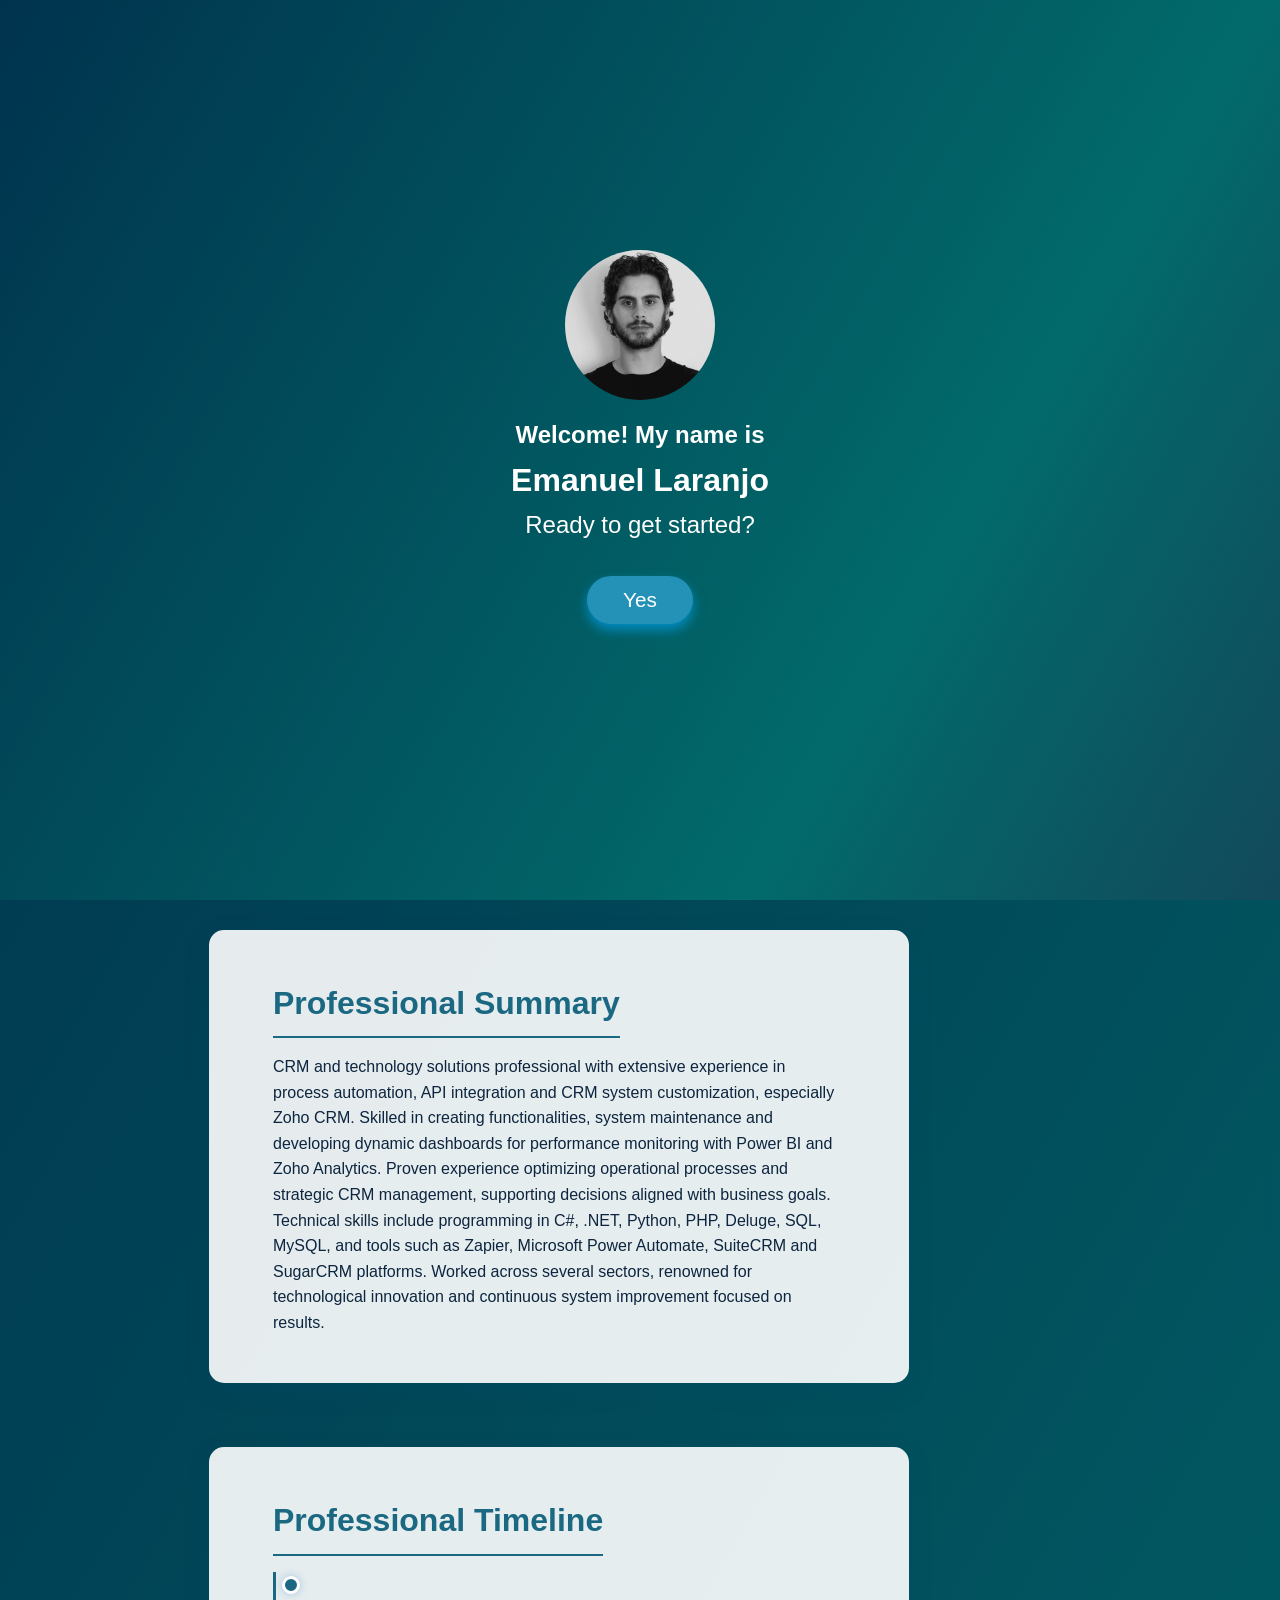
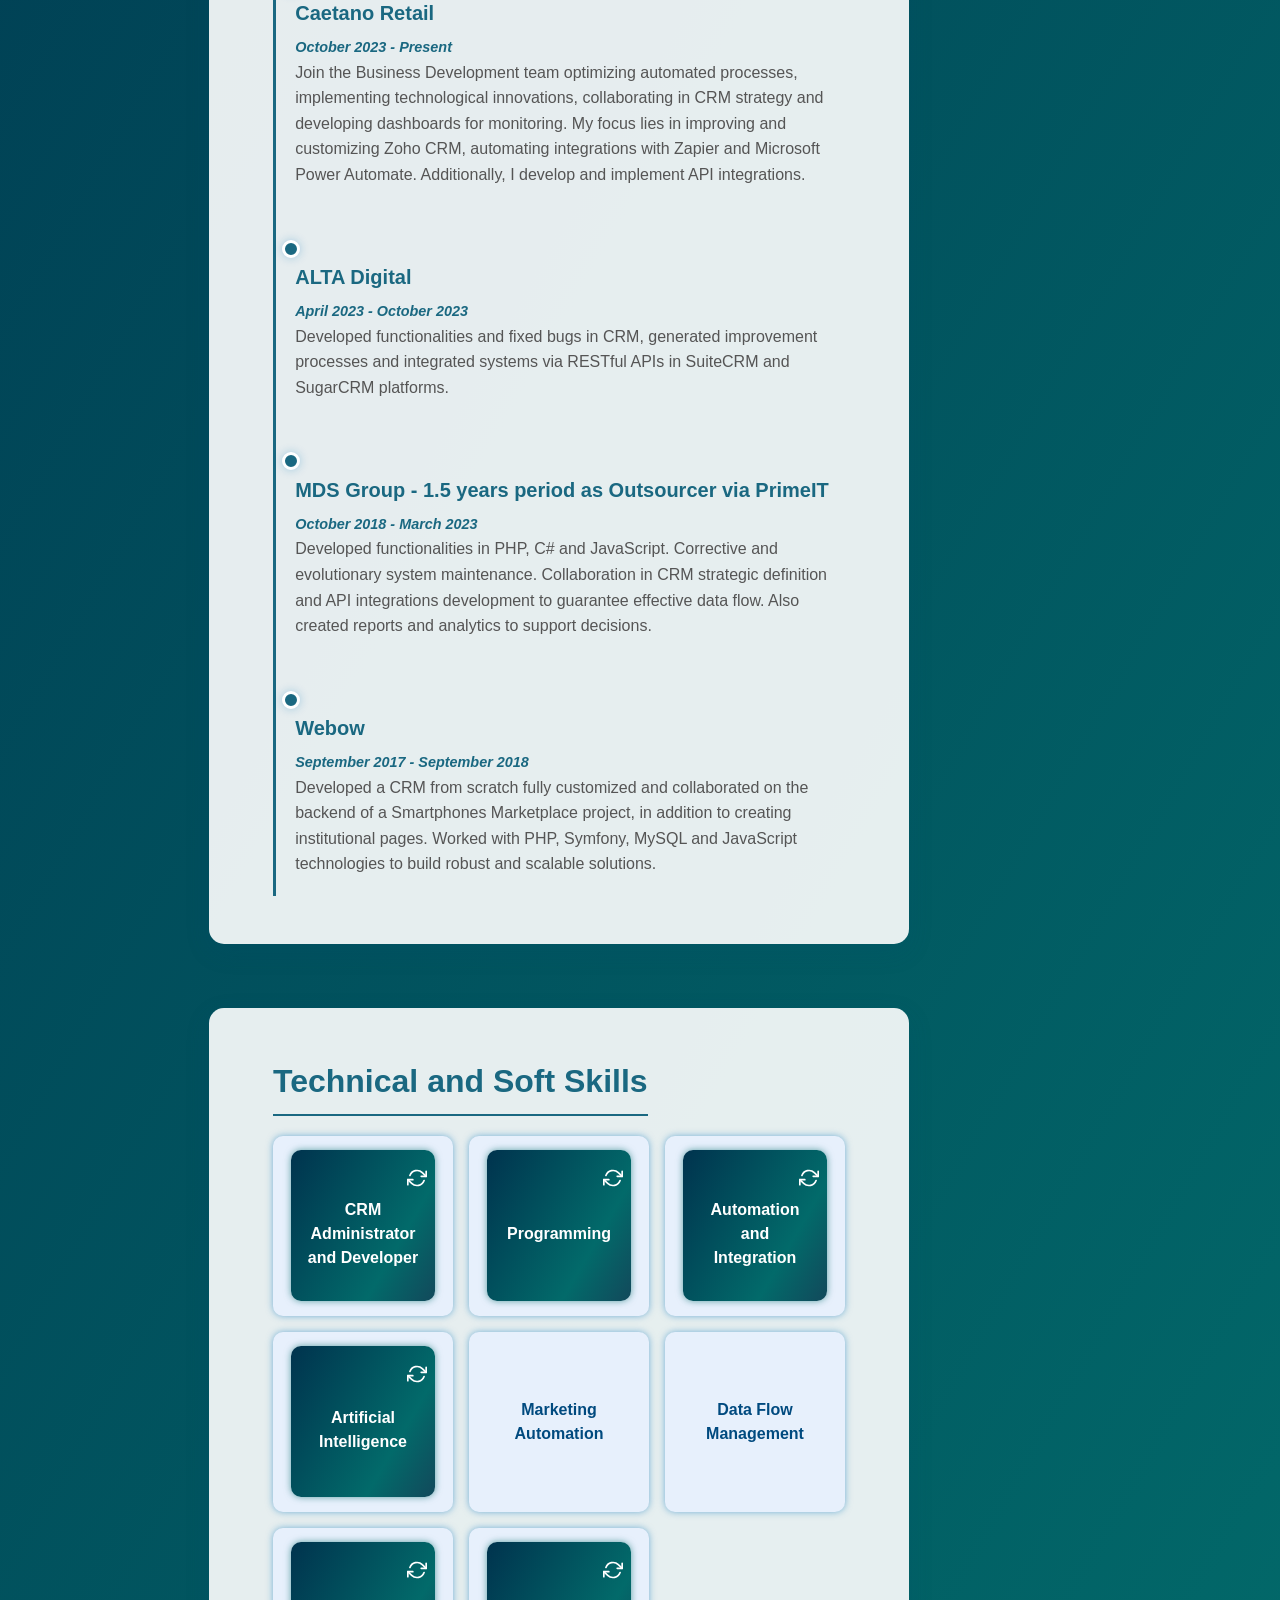
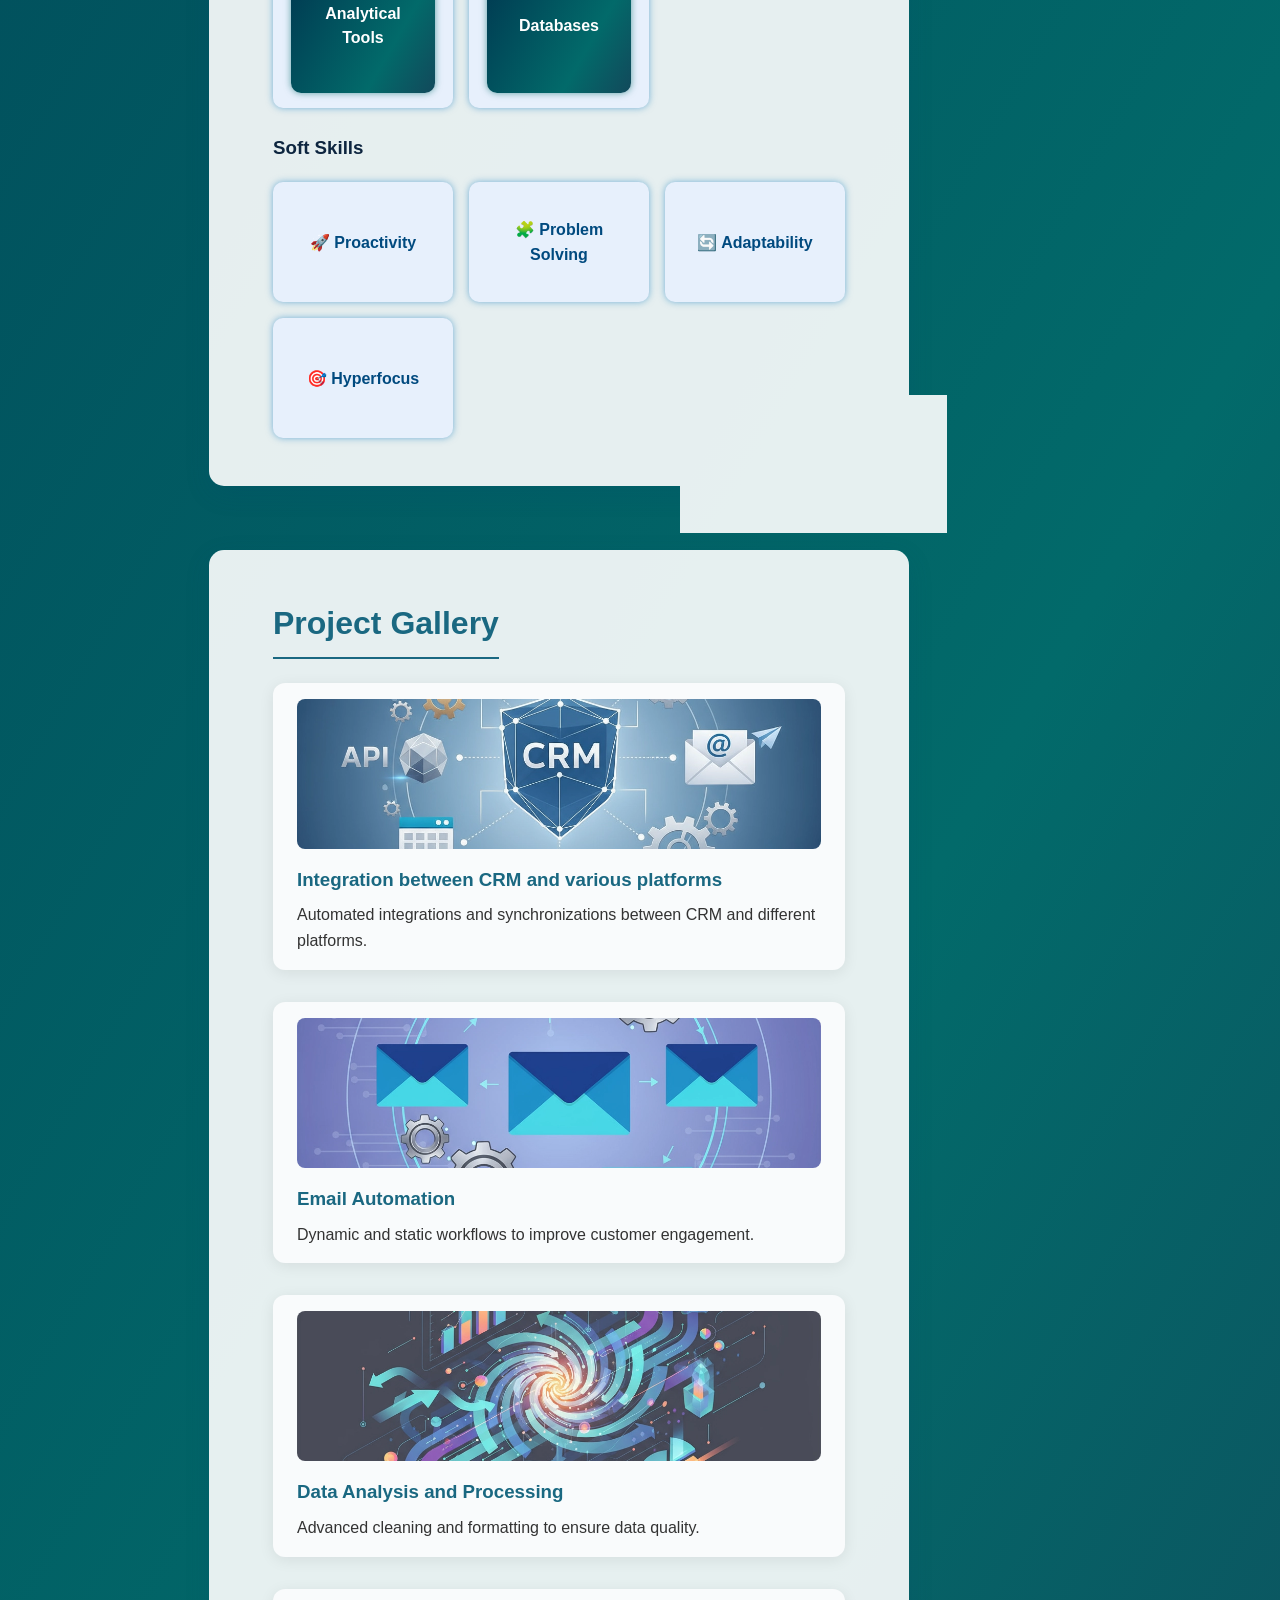
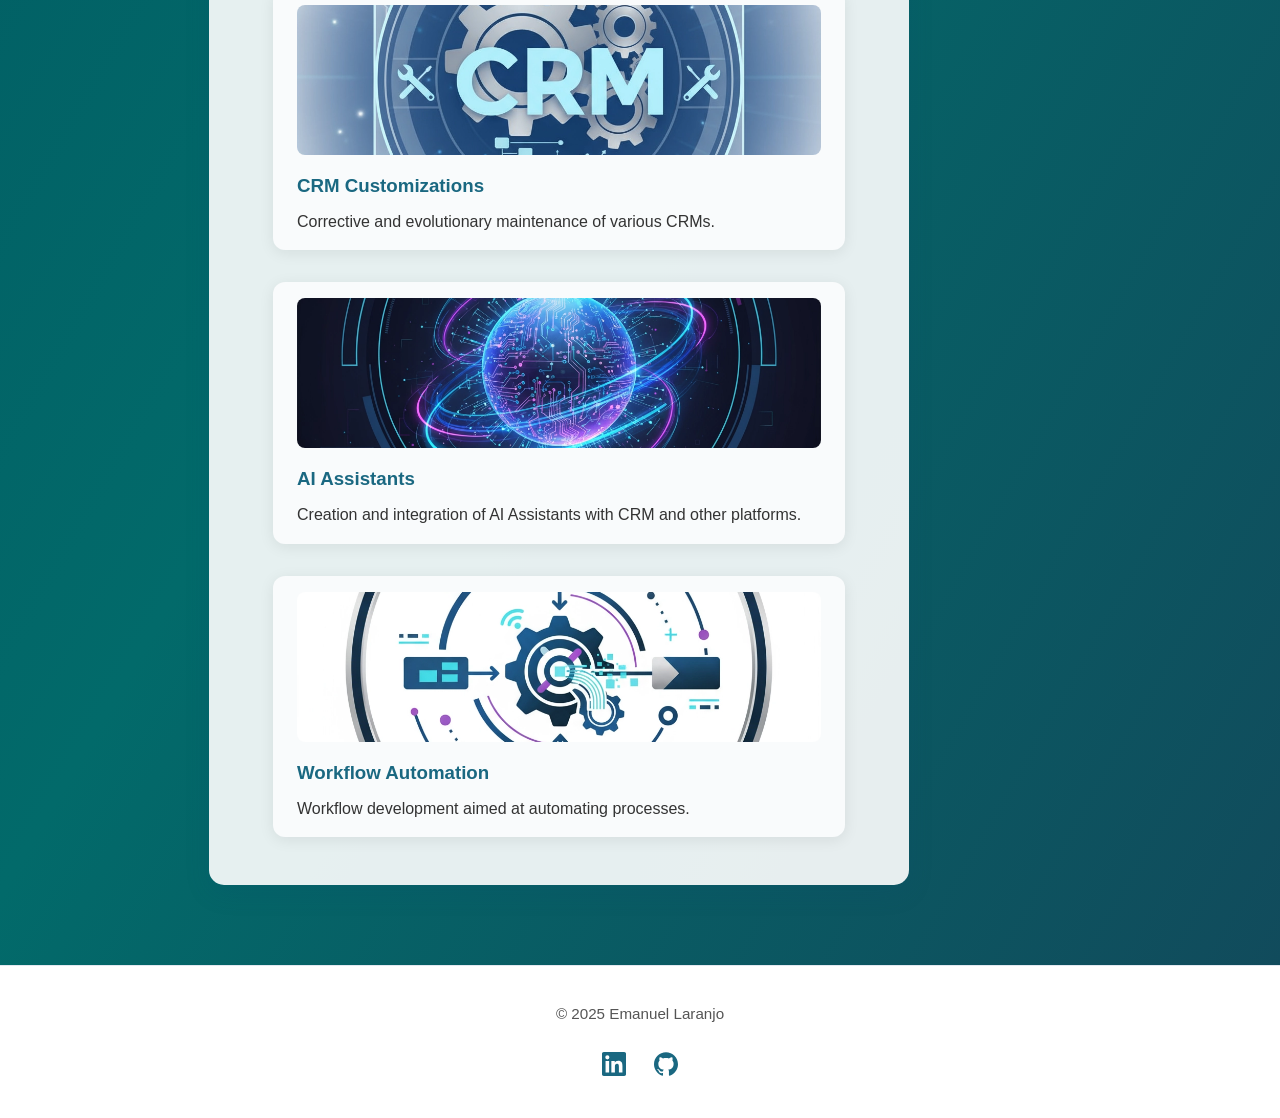
==== commit 2e360304: "Add cache-busting (?v=2.1.1) to all local assets + cache-control meta tags across all 5 versions" ====
--- a/platiz/index.html
+++ b/platiz/index.html
@@ -29,7 +29,7 @@
 
   gtag('config', 'G-0LX61SBVQW');
 </script>
-  <link rel="stylesheet" href="css/styles.css" />
+  <link rel="stylesheet" href="css/styles.css?v=2.1.1" />
   <link rel="stylesheet" href="https://cdnjs.cloudflare.com/ajax/libs/animate.css/4.1.1/animate.min.css" />
   <link rel="stylesheet" href="https://cdnjs.cloudflare.com/ajax/libs/font-awesome/6.4.2/css/all.min.css" />
 </head>
@@ -348,6 +348,8 @@
   <script src="https://cdn.jsdelivr.net/npm/sweetalert2@11.7.32"></script>
   <script src="https://cdn.jsdelivr.net/npm/progressbar.js@1.1.0"></script>
   <script src="https://cdn.jsdelivr.net/npm/canvas-confetti@1.6.0/dist/confetti.browser.min.js"></script>
-  <script src="js/scripts.js"></script>
+  <script src="js/scripts.js?v=2.1.1"></script>
 </body>
 </html>
+
+
